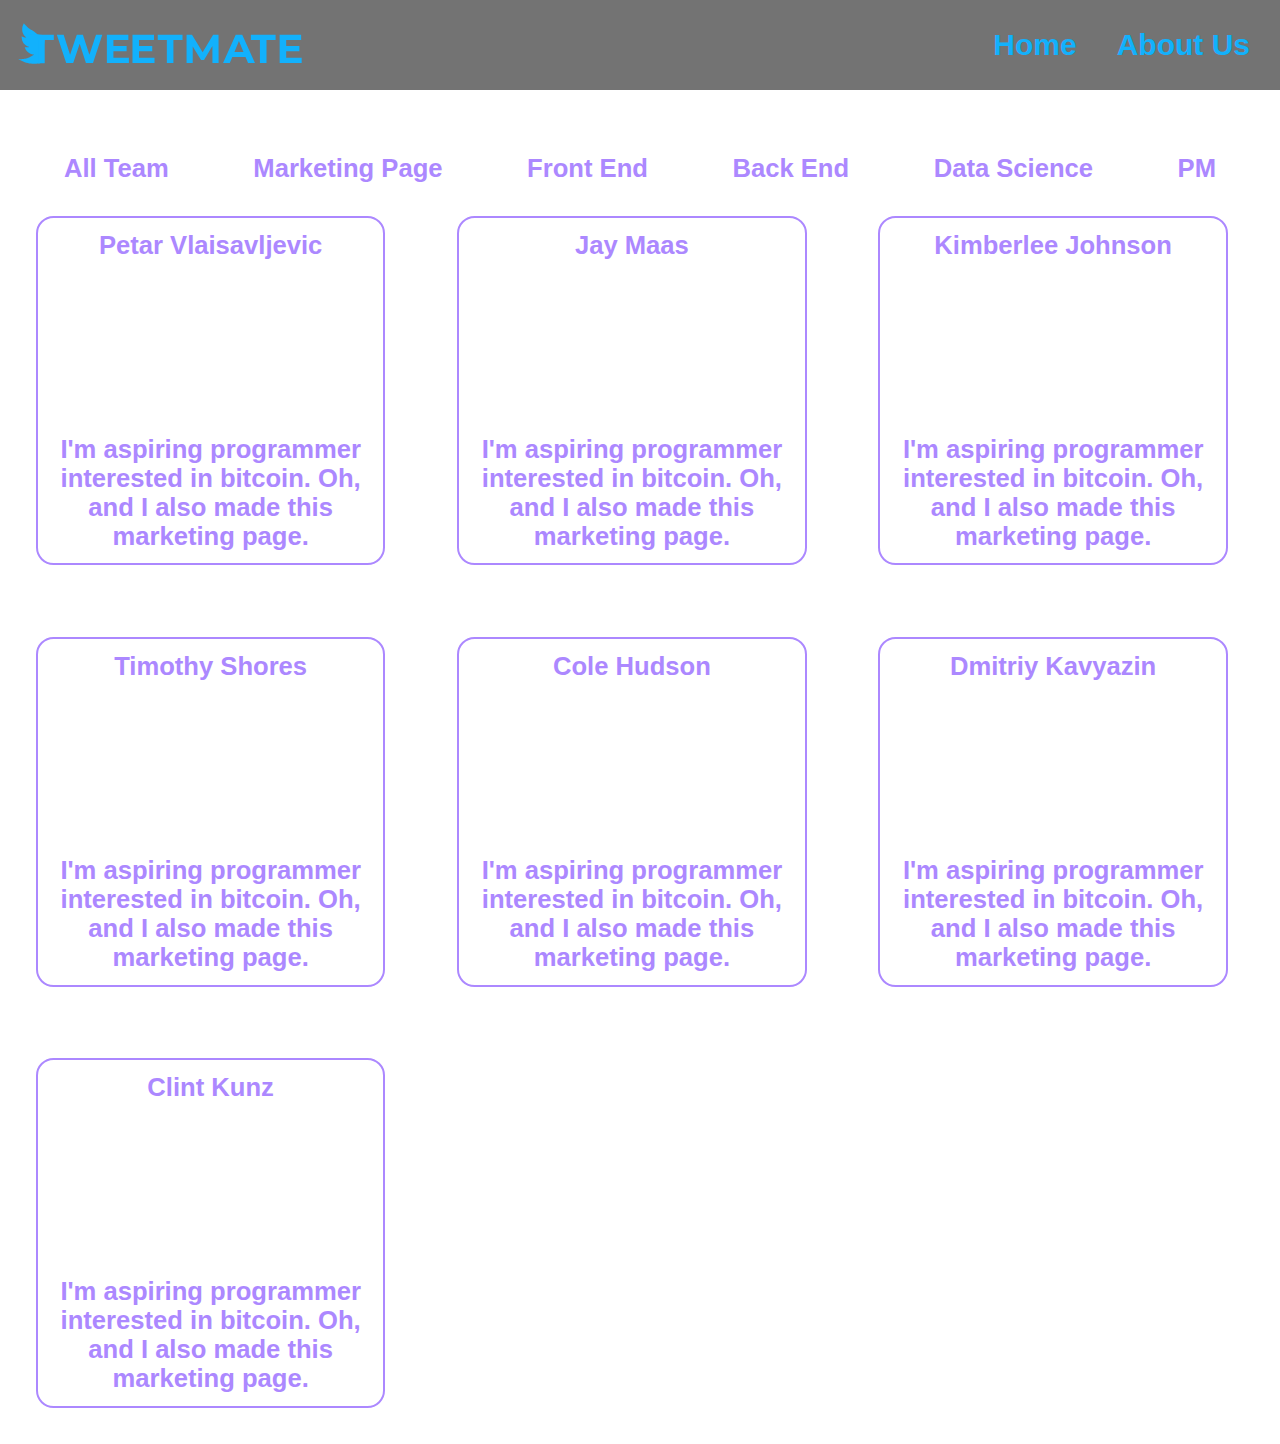
==== about.html @ 88421c20 "add about us page" ====
<!DOCTYPE html>
<html lang="en">
<head>
    <meta charset="UTF-8">
    <meta name="viewport" content="width=device-width, initial-scale=1.0">
    <meta http-equiv="X-UA-Compatible" content="ie=edge">
    <title>About Us</title>
    <link rel="stylesheet" href="css/index.css">
    <link rel="stylesheet" href="css/about.css">
    <script src="about.js" async></script>
</head>
<body>
    <div class="container">
        <nav>
            <img src="img/logo1.svg">
            <ul>
                <li><a href="index.html">Home</a></li>
                <li><a href="about.html">About Us</a></li>
            </ul>
        </nav>
        <div class="tabs">
            <div class="team">
              <div data-tab="all" class="tab active">All Team</div>
              <div data-tab="mktng" class="tab">Marketing Page</div>
              <div data-tab="FE" class="tab">Front End</div>
              <div data-tab="BE" class="tab">Back End</div>
              <div data-tab="data" class="tab">Data Science</div>
              <div data-tab="PM" class="tab">PM</div>
            </div>
        </div>

        <div class="cards">

        <div class="card" data-tab="mktng">
            <div class="name">Petar Vlaisavljevic</div>
            <div class="img-container">
                <a href='https://svgshare.com/s/65U' ><img src='https://svgshare.com/i/65U.svg' title='' style="width: 80%"/></a>
            </div>
            <span>I'm aspiring programmer interested in bitcoin. Oh, and I also made this marketing page.</span>
        </div>

        <div class="card" data-tab="FE">
            <div class="name">Jay Maas</div>
            <div class="img-container">
                <a href='https://svgshare.com/s/65U' ><img src='https://svgshare.com/i/65U.svg' title='' style="width: 80%"/></a>
            </div>
            <span>I'm aspiring programmer interested in bitcoin. Oh, and I also made this marketing page.</span>
        </div>

        <div class="card" data-tab="FE">
            <div class="name">Kimberlee Johnson</div>
            <div class="img-container">
                <a href='https://svgshare.com/s/65U' ><img src='https://svgshare.com/i/65U.svg' title='' style="width: 80%"/></a>
            </div>
            <span>I'm aspiring programmer interested in bitcoin. Oh, and I also made this marketing page.</span>
        </div>

        <div class="card" data-tab="BE">
            <div class="name">Timothy Shores</div>
            <div class="img-container">
                <a href='https://svgshare.com/s/65U' ><img src='https://svgshare.com/i/65U.svg' title='' style="width: 80%"/></a>
            </div>
            <span>I'm aspiring programmer interested in bitcoin. Oh, and I also made this marketing page.</span>
        </div>

        <div class="card" data-tab="data">
            <div class="name">Cole Hudson</div>
            <div class="img-container">
                <a href='https://svgshare.com/s/65U' ><img src='https://svgshare.com/i/65U.svg' title='' style="width: 80%"/></a>
            </div>
            <span>I'm aspiring programmer interested in bitcoin. Oh, and I also made this marketing page.</span>
        </div>

        <div class="card" data-tab="data">
            <div class="name">Dmitriy Kavyazin</div>
            <div class="img-container">
                <a href='https://svgshare.com/s/65U' ><img src='https://svgshare.com/i/65U.svg' title='' style="width: 80%"/></a>
            </div>
            <span>I'm aspiring programmer interested in bitcoin. Oh, and I also made this marketing page.</span>
        </div>

        <div class="card" data-tab="PM">
            <div class="name">Clint Kunz</div>
            <div class="img-container">
                <a href='https://svgshare.com/s/65U' ><img src='https://svgshare.com/i/65U.svg' title='' style="width: 80%"/></a>
            </div>
            <span>I'm aspiring programmer interested in bitcoin. Oh, and I also made this marketing page.</span>
        </div>

        </div>
    </div>
</body>
</html>
---- css/index.css ----
/* reset */

html, body, div, span, applet, object, iframe,  
h1, h2, h3, h4, h5, h6, p, blockquote, pre,  
a, abbr, acronym, address, big, cite, code,  
del, dfn, em, img, ins, kbd, q, s, samp,  
small, strike, strong, sub, sup, tt, var,  
b, u, i, center,  
dl, dt, dd, ol, ul, li,  
fieldset, form, label, legend,  
table, caption, tbody, tfoot, thead, tr, th, td,  
article, aside, canvas, details, embed,  
figure, figcaption, footer, header, hgroup,  
menu, nav, output, ruby, section, summary,  
time, mark, audio, video {  
margin: 0;  
padding: 0;  
border: 0;  
font-size: 100%;  
font: inherit;  
vertical-align: baseline;  
}

html {
    font-family: "Montserrat", sans-serif;
    font-size: 62.5%;
    overflow-x: hidden;
}

/* main */

.screen {
    width: fit-content;
    background-color: white;
}

/* first screen */

.first {
    background: url('../img/desktop-background.jpg');
    background-size: 100% 100%;
    width: 100%;
    height: fit-content;
    background-repeat: no-repeat;
}

nav {
    position: absolute;
    display: flex;
    justify-content: space-between;
    height: 10vh;
    width: 100%;
    background: rgb(255, 255, 255, 0.55);
}

nav img {
    width: 30em;
    padding-left: 1em;
}

nav ul {
    size: 100%;
    list-style: none;
    display: flex;
    justify-content: flex-end;
    align-items: center;
    width: 30em;
    padding-right: 3em;
}

nav ul li:first-of-type {
    padding-right: 4em;
}

nav ul li a {
    font-size: 3em;
    text-decoration: none;
    font-weight: 600;
    color: #352ECB;
}

 nav ul li a:hover {
    cursor: pointer;
    color: white;
}

.circle {
    position: absolute;
    display: flex;
    flex-direction: column;
    justify-content: space-around;
    font-size: 5vw;
    font-weight: 600;
    border-radius: 50%;
    width: 30vw;
    height: 30vw;
    top: 14vw;
    left: 37vw;
    color: #352ECB;
    background: rgb(255, 255, 255, 0.55);
}

.circle div {
    display: flex;
    flex-direction: column;
    align-items: center;
}

.circle:hover {
    cursor: pointer;
    background: rgb(0, 0, 0, 0.55);
    color: white;
}

.text {
    position: absolute;
    text-align: center;
    font-size: 4vw;
    font-weight: 600;
    width: 70vw;
    top: 48vw;
    left: 5vw;
    color: white;
}

/* second screen */

.two {
    display: flex;
    justify-content: space-between;
    flex-wrap: wrap;
    padding: 5vw;
    height: 35vw;
}

.circle2 {
    display: flex;
    flex-direction: column;
    justify-content: space-around;
    text-align: center;
    font-size: 4vw;
    font-weight: 600;
    border-radius: 50%;
    width: 20vw;
    height: 20vw;
    padding: 1vw;
    color: white;
    background: #AC88FF;
}

.white {
    justify-content: center;
    font-size: 2vw;
    background: white;
    color: #AC88FF;
    border: 2px solid #AC88FF;
}

.caption {
    display: flex;
    flex-direction: column;
    justify-content: space-around;
}

.row {
    display: flex;
    flex-direction: column;
    justify-content: space-between;
}

/* call to action */

.call-to-action {
    background-color: #12B1FC;
    height: 50vw;
}

.call {
    display: flex;
    flex-direction: column;
    justify-content: space-around;
    margin: 15vw auto;
    font-size: 3vw;
    font-weight: 600;
    width: 20vw;
    height: 20vw;
    color: #352ECB;
    border: 2px solid;
}

.call div {
    display: flex;
    flex-direction: column;
    align-items: center;
}

.call:hover {
    cursor: pointer;
    background: rgb(0, 0, 0, 0.55);
    color: white;
}

/* footer */

footer {
    width: 100vw;
    height: 5vh;
    background: gray;
}

/* mobile viev */

@media()
---- css/about.css ----
/* nav */

nav {
    position: relative;
    background: rgb(0, 0, 0, 0.55);
}

nav ul li a {
    color: #12B1FC;
}

/* tabs */

.tabs {
    display: flex;
    flex-direction: column;
    justify-content: space-around;
    height: 10vh;
    width: 100vw;

}

.team {
    display: flex;
    justify-content: space-between;
    padding: 4vw;
    font-size: 2vw;
    font-weight: 700;
    color: #AC88FF;
}

.tab {
    padding: 1vw;
}

.tab:hover {
    border: 1px solid #AC88FF;
    cursor: pointer;
}


/* cards */

.cards {
    display: flex;
    flex-direction: space-evenly;
    width: 100vw;
    flex-wrap: wrap;
}

.card {
    padding: 1vw;
    margin: 2.8vw;
    align-items: center;
    display: flex;
    flex-direction: column;
    justify-content: space-between;
    font-weight: 600;
    font-size: 2vw;
    width: 25vw;
    height: 25vw;
    color: #AC88FF;
    border: 2px solid #AC88FF;
    border-radius: 5%;
}

.img-container {
    margin-left: 2vw;
    width: 11vw;
    display: flex;
    justify-content: space-around;
}

.card span {
    text-align: center;
    width: 25vw;
}
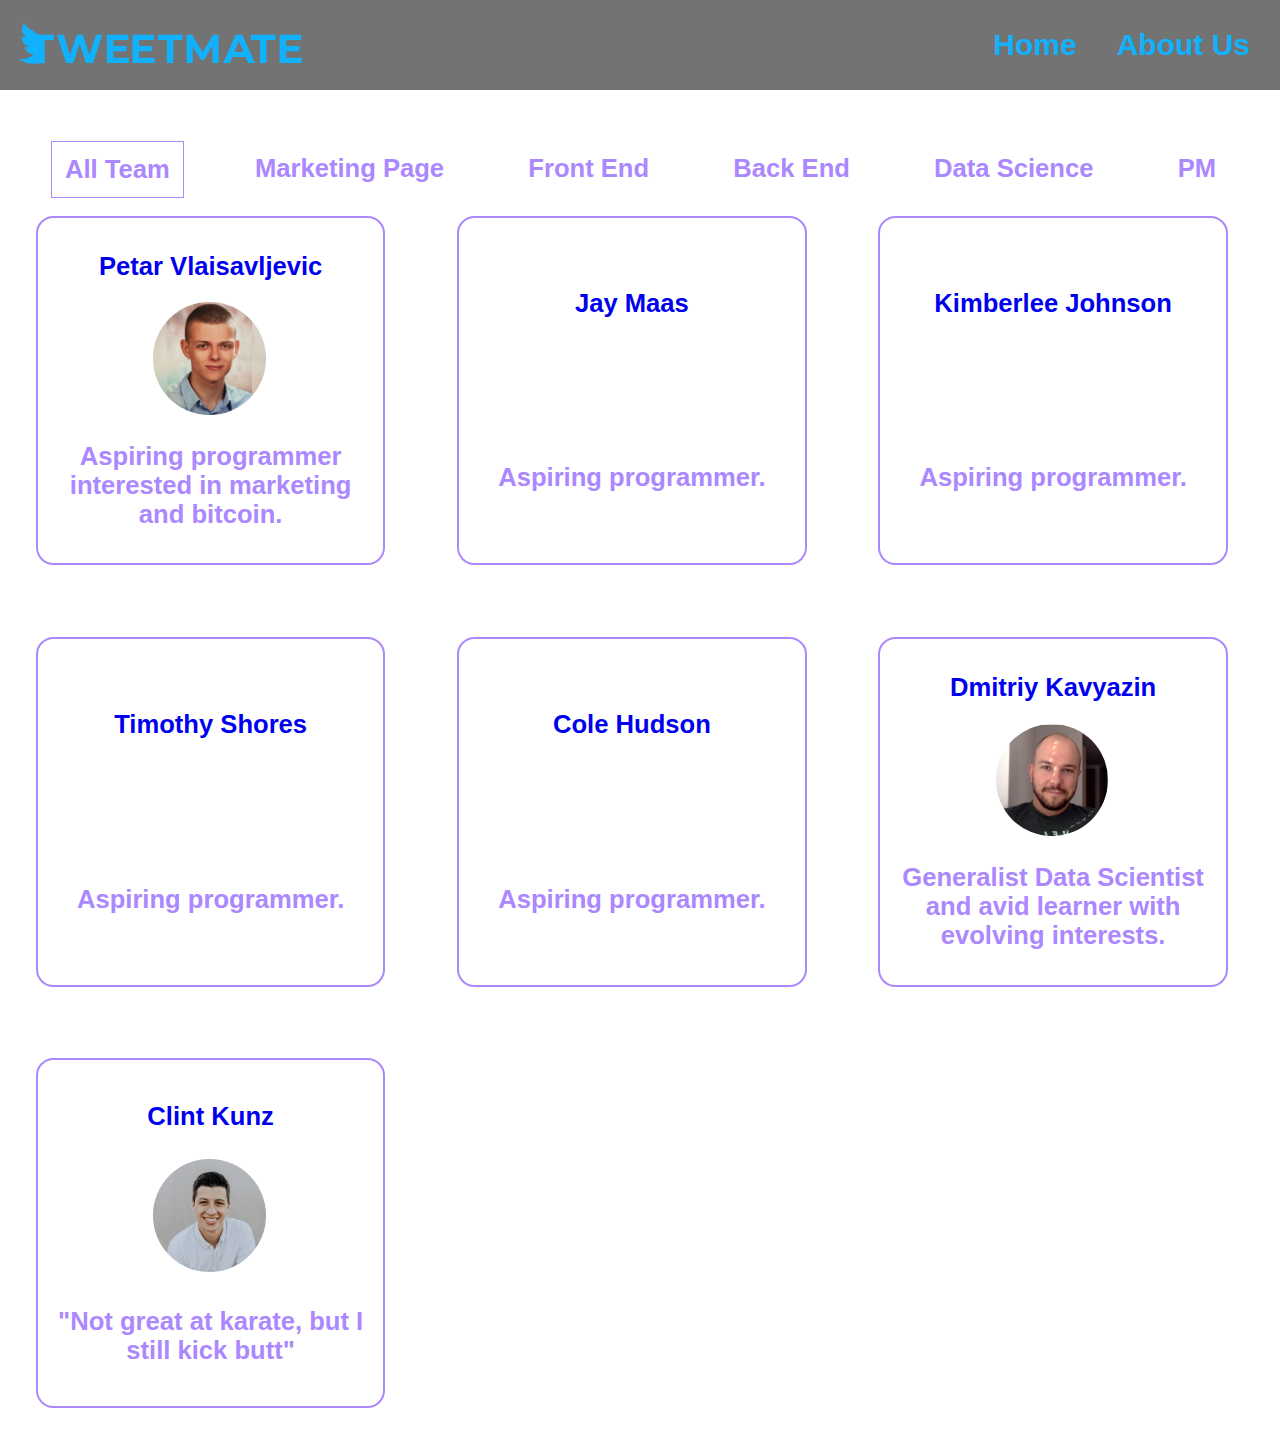
==== commit 36f9c477: "add link to login page and some team members in about us" ====
--- a/about.html
+++ b/about.html
@@ -31,61 +31,75 @@
 
         <div class="cards">
 
+        <a href="https://github.com/ropeks">
         <div class="card" data-tab="mktng">
             <div class="name">Petar Vlaisavljevic</div>
             <div class="img-container">
-                <a href='https://svgshare.com/s/65U' ><img src='https://svgshare.com/i/65U.svg' title='' style="width: 80%"/></a>
+                <a href='https://github.com/ropeks' ><img src='img/petar.jpg' title='' style="width: 80%; border-radius: 50%"/></a>
             </div>
-            <span>I'm aspiring programmer interested in bitcoin. Oh, and I also made this marketing page.</span>
+            <span>Aspiring programmer interested in marketing and bitcoin.</span>
         </div>
+        </a>
 
+        <a href="https://github.com/jay-maas">
         <div class="card" data-tab="FE">
             <div class="name">Jay Maas</div>
             <div class="img-container">
-                <a href='https://svgshare.com/s/65U' ><img src='https://svgshare.com/i/65U.svg' title='' style="width: 80%"/></a>
+                <a href='https://github.com/jay-maas' ><img src='https://svgshare.com/i/65U.svg' title='' style="width: 80%"/></a>
             </div>
-            <span>I'm aspiring programmer interested in bitcoin. Oh, and I also made this marketing page.</span>
+            <span>Aspiring programmer.</span>
         </div>
+        </a>
 
+        <a href="https://github.com/kimberleejohnson">
         <div class="card" data-tab="FE">
             <div class="name">Kimberlee Johnson</div>
             <div class="img-container">
-                <a href='https://svgshare.com/s/65U' ><img src='https://svgshare.com/i/65U.svg' title='' style="width: 80%"/></a>
+                <a href='https://github.com/kimberleejohnson' ><img src='https://svgshare.com/i/65U.svg' title='' style="width: 80%"/></a>
             </div>
-            <span>I'm aspiring programmer interested in bitcoin. Oh, and I also made this marketing page.</span>
+            <span>Aspiring programmer.</span>
         </div>
+        </a>
 
+        <a href="https://github.com/timothyshores">
         <div class="card" data-tab="BE">
             <div class="name">Timothy Shores</div>
             <div class="img-container">
-                <a href='https://svgshare.com/s/65U' ><img src='https://svgshare.com/i/65U.svg' title='' style="width: 80%"/></a>
+                <a href='https://github.com/timothyshores' ><img src='https://svgshare.com/i/65U.svg' title='' style="width: 80%"/></a>
             </div>
-            <span>I'm aspiring programmer interested in bitcoin. Oh, and I also made this marketing page.</span>
+            <span>Aspiring programmer.</span>
         </div>
+        </a>
 
+        <a href="https://github.com/colejhudson">
         <div class="card" data-tab="data">
             <div class="name">Cole Hudson</div>
             <div class="img-container">
-                <a href='https://svgshare.com/s/65U' ><img src='https://svgshare.com/i/65U.svg' title='' style="width: 80%"/></a>
+                <a href='https://github.com/colejhudson' ><img src='https://svgshare.com/i/65U.svg' title='' style="width: 80%"/></a>
             </div>
-            <span>I'm aspiring programmer interested in bitcoin. Oh, and I also made this marketing page.</span>
+            <span>Aspiring programmer.</span>
         </div>
+        </a>
 
+        <a href="https://github.com/DimaKav">
         <div class="card" data-tab="data">
             <div class="name">Dmitriy Kavyazin</div>
             <div class="img-container">
-                <a href='https://svgshare.com/s/65U' ><img src='https://svgshare.com/i/65U.svg' title='' style="width: 80%"/></a>
+                <a href='https://github.com/DimaKav' ><img src='img/dmitriy.png' title='' style="width: 80%; border-radius: 50%"/></a>
             </div>
-            <span>I'm aspiring programmer interested in bitcoin. Oh, and I also made this marketing page.</span>
+            <span>Generalist Data Scientist and avid learner with evolving interests.</span>
         </div>
+        </a>
 
+        <a href="https://github.com/clintKunz">
         <div class="card" data-tab="PM">
             <div class="name">Clint Kunz</div>
             <div class="img-container">
-                <a href='https://svgshare.com/s/65U' ><img src='https://svgshare.com/i/65U.svg' title='' style="width: 80%"/></a>
+                <a href='https://github.com/clintKunz' ><img src='img/clint.jpeg' title='' style="width: 80%; border-radius: 50%"/></a>
             </div>
-            <span>I'm aspiring programmer interested in bitcoin. Oh, and I also made this marketing page.</span>
+            <span>"Not great at karate, but I still kick butt"</span>
         </div>
+        </a>
 
         </div>
     </div>
--- a/css/index.css
+++ b/css/index.css
@@ -76,7 +76,7 @@
     font-size: 3em;
     text-decoration: none;
     font-weight: 600;
-    color: #352ECB;
+    color: #12B1FC;
 }
 
  nav ul li a:hover {
@@ -172,7 +172,7 @@
 
 .call-to-action {
     background-color: #12B1FC;
-    height: 50vw;
+    height: 40vw;
 }
 
 .call {
@@ -205,7 +205,7 @@
 footer {
     width: 100vw;
     height: 5vh;
-    background: gray;
+    background: #AC88FF;
 }
 
 /* mobile viev */
--- a/css/about.css
+++ b/css/about.css
@@ -10,6 +10,10 @@
 }
 
 /* tabs */
+
+a {
+    text-decoration: none;
+}
 
 .tabs {
     display: flex;
@@ -38,6 +42,9 @@
     cursor: pointer;
 }
 
+.active {
+    border: 1px solid #AC88FF;
+}
 
 /* cards */
 
@@ -54,7 +61,7 @@
     align-items: center;
     display: flex;
     flex-direction: column;
-    justify-content: space-between;
+    justify-content: space-evenly;
     font-weight: 600;
     font-size: 2vw;
     width: 25vw;
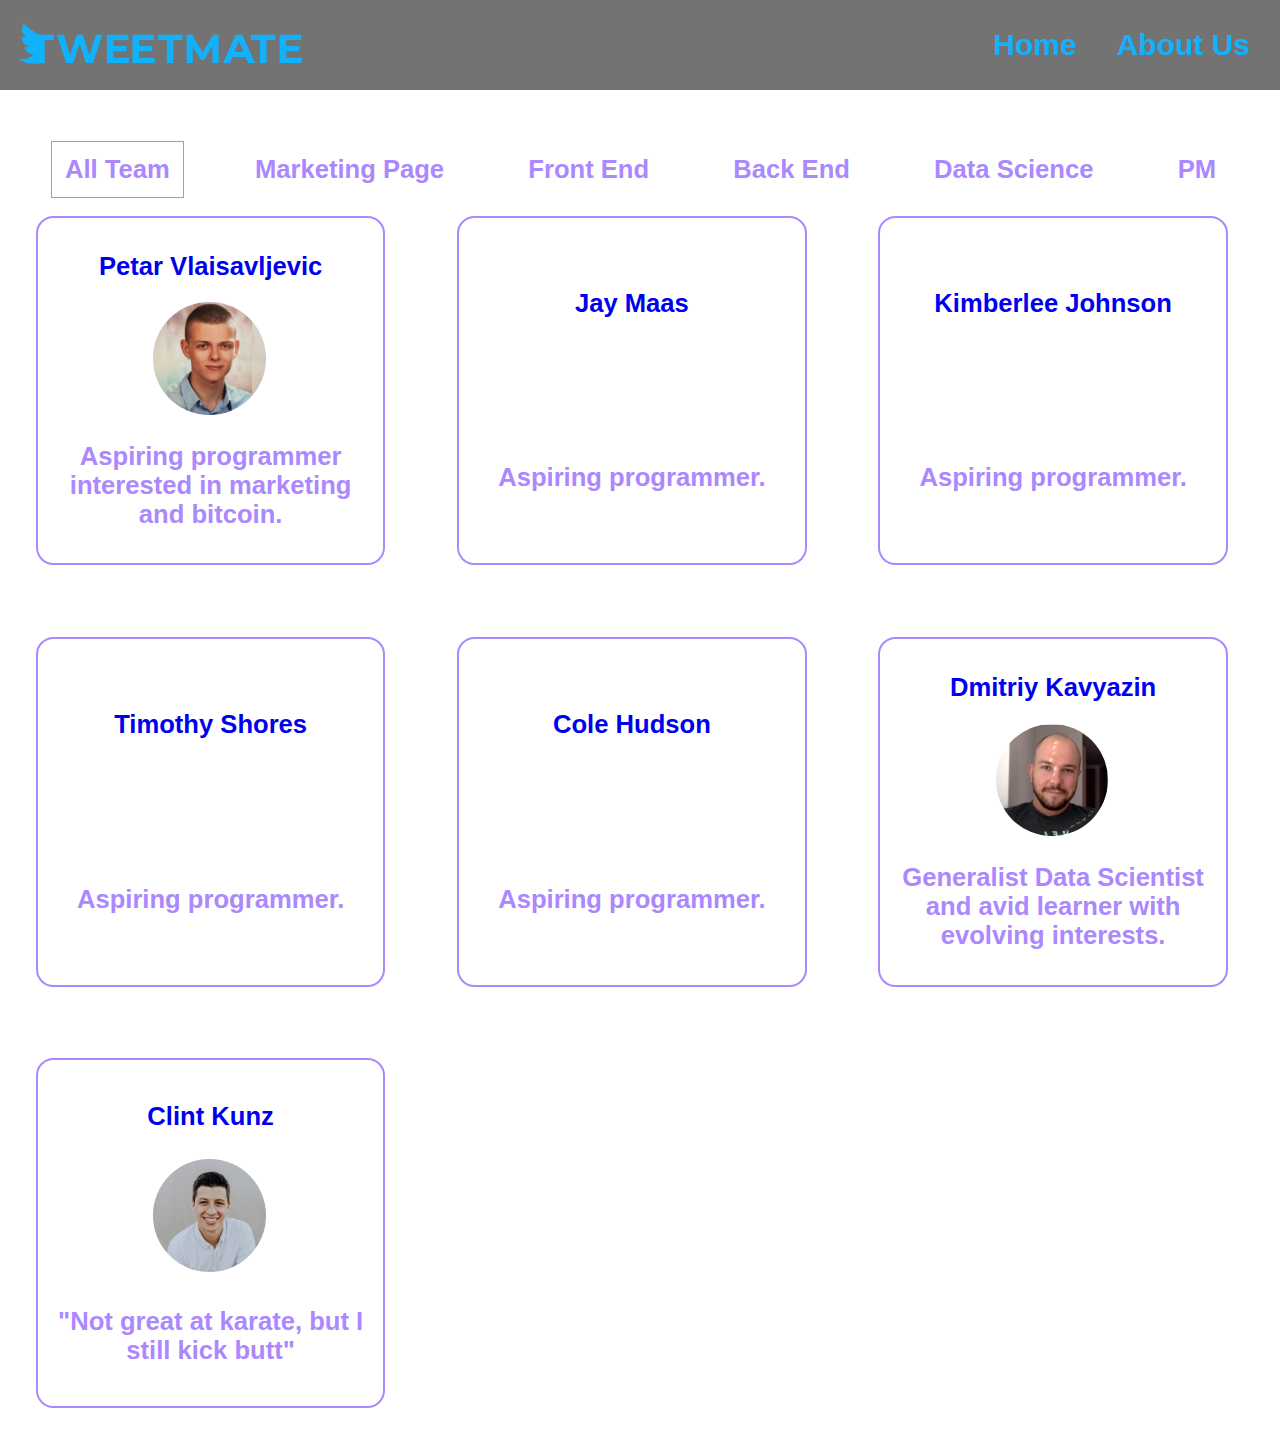
==== commit 512ad63b: "do folder organisation and autoformat" ====
--- a/about.html
+++ b/about.html
@@ -1,5 +1,6 @@
 <!DOCTYPE html>
 <html lang="en">
+
 <head>
     <meta charset="UTF-8">
     <meta name="viewport" content="width=device-width, initial-scale=1.0">
@@ -7,8 +8,9 @@
     <title>About Us</title>
     <link rel="stylesheet" href="css/index.css">
     <link rel="stylesheet" href="css/about.css">
-    <script src="about.js" async></script>
+    <script src="js/about.js" async></script>
 </head>
+
 <body>
     <div class="container">
         <nav>
@@ -20,88 +22,96 @@
         </nav>
         <div class="tabs">
             <div class="team">
-              <div data-tab="all" class="tab active">All Team</div>
-              <div data-tab="mktng" class="tab">Marketing Page</div>
-              <div data-tab="FE" class="tab">Front End</div>
-              <div data-tab="BE" class="tab">Back End</div>
-              <div data-tab="data" class="tab">Data Science</div>
-              <div data-tab="PM" class="tab">PM</div>
+                <div data-tab="all" class="tab active">All Team</div>
+                <div data-tab="mktng" class="tab">Marketing Page</div>
+                <div data-tab="FE" class="tab">Front End</div>
+                <div data-tab="BE" class="tab">Back End</div>
+                <div data-tab="data" class="tab">Data Science</div>
+                <div data-tab="PM" class="tab">PM</div>
             </div>
         </div>
 
         <div class="cards">
 
-        <a href="https://github.com/ropeks">
-        <div class="card" data-tab="mktng">
-            <div class="name">Petar Vlaisavljevic</div>
-            <div class="img-container">
-                <a href='https://github.com/ropeks' ><img src='img/petar.jpg' title='' style="width: 80%; border-radius: 50%"/></a>
-            </div>
-            <span>Aspiring programmer interested in marketing and bitcoin.</span>
-        </div>
-        </a>
+            <a href="https://github.com/ropeks">
+                <div class="card" data-tab="mktng">
+                    <div class="name">Petar Vlaisavljevic</div>
+                    <div class="img-container">
+                        <a href='https://github.com/ropeks'><img src='img/petar.jpg' title=''
+                                style="width: 80%; border-radius: 50%" /></a>
+                    </div>
+                    <span>Aspiring programmer interested in marketing and bitcoin.</span>
+                </div>
+            </a>
 
-        <a href="https://github.com/jay-maas">
-        <div class="card" data-tab="FE">
-            <div class="name">Jay Maas</div>
-            <div class="img-container">
-                <a href='https://github.com/jay-maas' ><img src='https://svgshare.com/i/65U.svg' title='' style="width: 80%"/></a>
-            </div>
-            <span>Aspiring programmer.</span>
-        </div>
-        </a>
+            <a href="https://github.com/jay-maas">
+                <div class="card" data-tab="FE">
+                    <div class="name">Jay Maas</div>
+                    <div class="img-container">
+                        <a href='https://github.com/jay-maas'><img src='https://svgshare.com/i/65U.svg' title=''
+                                style="width: 80%" /></a>
+                    </div>
+                    <span>Aspiring programmer.</span>
+                </div>
+            </a>
 
-        <a href="https://github.com/kimberleejohnson">
-        <div class="card" data-tab="FE">
-            <div class="name">Kimberlee Johnson</div>
-            <div class="img-container">
-                <a href='https://github.com/kimberleejohnson' ><img src='https://svgshare.com/i/65U.svg' title='' style="width: 80%"/></a>
-            </div>
-            <span>Aspiring programmer.</span>
-        </div>
-        </a>
+            <a href="https://github.com/kimberleejohnson">
+                <div class="card" data-tab="FE">
+                    <div class="name">Kimberlee Johnson</div>
+                    <div class="img-container">
+                        <a href='https://github.com/kimberleejohnson'><img src='https://svgshare.com/i/65U.svg' title=''
+                                style="width: 80%" /></a>
+                    </div>
+                    <span>Aspiring programmer.</span>
+                </div>
+            </a>
 
-        <a href="https://github.com/timothyshores">
-        <div class="card" data-tab="BE">
-            <div class="name">Timothy Shores</div>
-            <div class="img-container">
-                <a href='https://github.com/timothyshores' ><img src='https://svgshare.com/i/65U.svg' title='' style="width: 80%"/></a>
-            </div>
-            <span>Aspiring programmer.</span>
-        </div>
-        </a>
+            <a href="https://github.com/timothyshores">
+                <div class="card" data-tab="BE">
+                    <div class="name">Timothy Shores</div>
+                    <div class="img-container">
+                        <a href='https://github.com/timothyshores'><img src='https://svgshare.com/i/65U.svg' title=''
+                                style="width: 80%" /></a>
+                    </div>
+                    <span>Aspiring programmer.</span>
+                </div>
+            </a>
 
-        <a href="https://github.com/colejhudson">
-        <div class="card" data-tab="data">
-            <div class="name">Cole Hudson</div>
-            <div class="img-container">
-                <a href='https://github.com/colejhudson' ><img src='https://svgshare.com/i/65U.svg' title='' style="width: 80%"/></a>
-            </div>
-            <span>Aspiring programmer.</span>
-        </div>
-        </a>
+            <a href="https://github.com/colejhudson">
+                <div class="card" data-tab="data">
+                    <div class="name">Cole Hudson</div>
+                    <div class="img-container">
+                        <a href='https://github.com/colejhudson'><img src='https://svgshare.com/i/65U.svg' title=''
+                                style="width: 80%" /></a>
+                    </div>
+                    <span>Aspiring programmer.</span>
+                </div>
+            </a>
 
-        <a href="https://github.com/DimaKav">
-        <div class="card" data-tab="data">
-            <div class="name">Dmitriy Kavyazin</div>
-            <div class="img-container">
-                <a href='https://github.com/DimaKav' ><img src='img/dmitriy.png' title='' style="width: 80%; border-radius: 50%"/></a>
-            </div>
-            <span>Generalist Data Scientist and avid learner with evolving interests.</span>
-        </div>
-        </a>
+            <a href="https://github.com/DimaKav">
+                <div class="card" data-tab="data">
+                    <div class="name">Dmitriy Kavyazin</div>
+                    <div class="img-container">
+                        <a href='https://github.com/DimaKav'><img src='img/dmitriy.png' title=''
+                                style="width: 80%; border-radius: 50%" /></a>
+                    </div>
+                    <span>Generalist Data Scientist and avid learner with evolving interests.</span>
+                </div>
+            </a>
 
-        <a href="https://github.com/clintKunz">
-        <div class="card" data-tab="PM">
-            <div class="name">Clint Kunz</div>
-            <div class="img-container">
-                <a href='https://github.com/clintKunz' ><img src='img/clint.jpeg' title='' style="width: 80%; border-radius: 50%"/></a>
-            </div>
-            <span>"Not great at karate, but I still kick butt"</span>
-        </div>
-        </a>
+            <a href="https://github.com/clintKunz">
+                <div class="card" data-tab="PM">
+                    <div class="name">Clint Kunz</div>
+                    <div class="img-container">
+                        <a href='https://github.com/clintKunz'><img src='img/clint.jpeg' title=''
+                                style="width: 80%; border-radius: 50%" /></a>
+                    </div>
+                    <span>"Not great at karate, but I still kick butt"</span>
+                </div>
+            </a>
 
         </div>
     </div>
 </body>
+
 </html>--- a/css/index.css
+++ b/css/index.css
@@ -210,4 +210,83 @@
 
 /* mobile viev */
 
-@media()+@media(max-width: 500px) {
+    .container {
+        width: 500px;
+    }
+
+    .first {
+        background: url('../img/mobile-background.jpg');
+        height: 677px;
+    }
+
+    nav img {
+        width: 50%;
+    }
+
+    nav ul {
+        width: 40%;
+        padding-right: 2vw;
+    }
+
+    nav ul li {
+        font-size: 80%;
+    }
+
+    nav ul li:first-of-type {
+        padding-right: 2vw;
+        padding-left: 1vw;
+    }
+
+    .circle {
+        font-size: 400%;
+        width: 35vh;
+        height: 35vh;
+        top: 28vh;
+        left: 26vh;
+    }
+
+    .text {
+        font-size: 300%;
+        top: 70vh;
+        left: 10vw;
+    }
+
+    .two {
+        justify-content: space-around;
+        height: 1400px;
+    }
+
+    .row {
+        flex-direction: column;
+    }
+
+    .circle2 {
+        margin: 20px;
+        font-size: 450%;
+        width: 35vh;
+        height: 35vh;
+    }
+
+    .white {
+        font-size: 200%;
+    }
+
+    .special {
+        margin-top: 0;
+    }
+
+    .call-to-action {
+        height: 90vh;
+    }
+
+    .call {
+        width: 35vh ;
+        height: 35vh ;
+        font-size: 350%;
+    }
+
+    footer {
+        height: 10vh;
+    }
+}--- a/css/about.css
+++ b/css/about.css
@@ -34,6 +34,9 @@
 }
 
 .tab {
+    display: flex;
+    flex-direction: column;
+    justify-content: space-around;
     padding: 1vw;
 }
 
@@ -82,3 +85,41 @@
     text-align: center;
     width: 25vw;
 }
+
+/* mobile view */
+
+@media(max-width: 500px) {
+    nav {
+        position: absolute;
+    }
+
+    .tabs {
+        position: absolute;
+        margin-top: 10vh;
+    }
+
+    .tab {
+        text-align: center;
+        font-size: 170%;
+    }
+
+    .cards {
+        position: absolute;
+        margin-top: 18vh;
+    }
+
+    .card {
+        margin: 3vh 2vh 1vh 2vh;
+        font-size: 350%;
+        width: 90vw;
+        height: 90vw;
+    }
+
+    .card .img-container {
+        width: 40%;
+    }
+
+    .card span {
+        width: 80vw;
+    }
+}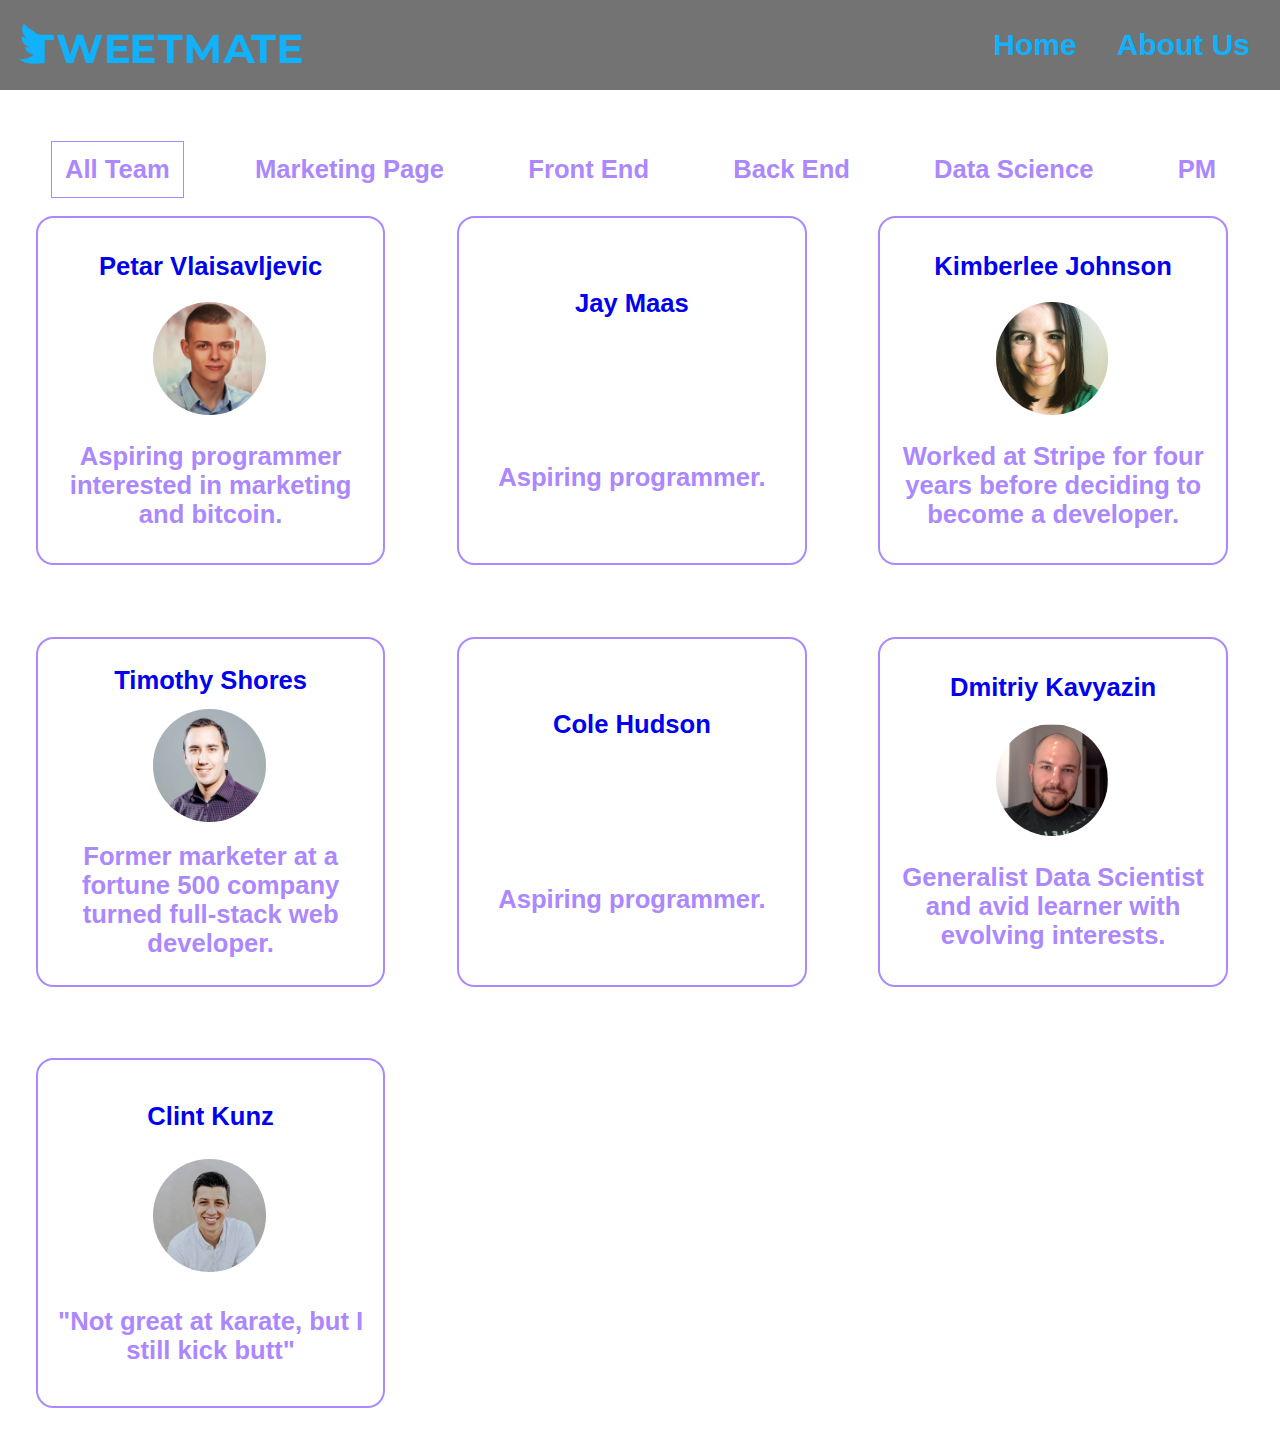
==== commit 831badd1: "add two more team members" ====
--- a/about.html
+++ b/about.html
@@ -49,7 +49,7 @@
                     <div class="name">Jay Maas</div>
                     <div class="img-container">
                         <a href='https://github.com/jay-maas'><img src='https://svgshare.com/i/65U.svg' title=''
-                                style="width: 80%" /></a>
+                            style="width: 80%; border-radius: 50%" /></a>
                     </div>
                     <span>Aspiring programmer.</span>
                 </div>
@@ -59,10 +59,10 @@
                 <div class="card" data-tab="FE">
                     <div class="name">Kimberlee Johnson</div>
                     <div class="img-container">
-                        <a href='https://github.com/kimberleejohnson'><img src='https://svgshare.com/i/65U.svg' title=''
-                                style="width: 80%" /></a>
+                        <a href='https://github.com/kimberleejohnson'><img src='img/kimberlee.jpg' title=''
+                            style="width: 80%; border-radius: 50%" /></a>
                     </div>
-                    <span>Aspiring programmer.</span>
+                    <span>Worked at Stripe for four years before deciding to become a developer.</span>
                 </div>
             </a>
 
@@ -70,10 +70,10 @@
                 <div class="card" data-tab="BE">
                     <div class="name">Timothy Shores</div>
                     <div class="img-container">
-                        <a href='https://github.com/timothyshores'><img src='https://svgshare.com/i/65U.svg' title=''
-                                style="width: 80%" /></a>
+                        <a href='https://github.com/timothyshores'><img src='img/tim.jpg' title=''
+                            style="width: 80%; border-radius: 50%" /></a>
                     </div>
-                    <span>Aspiring programmer.</span>
+                    <span>Former marketer at a fortune 500 company turned full-stack web developer.</span>
                 </div>
             </a>
 
@@ -82,7 +82,7 @@
                     <div class="name">Cole Hudson</div>
                     <div class="img-container">
                         <a href='https://github.com/colejhudson'><img src='https://svgshare.com/i/65U.svg' title=''
-                                style="width: 80%" /></a>
+                            style="width: 80%; border-radius: 50%" /></a>
                     </div>
                     <span>Aspiring programmer.</span>
                 </div>
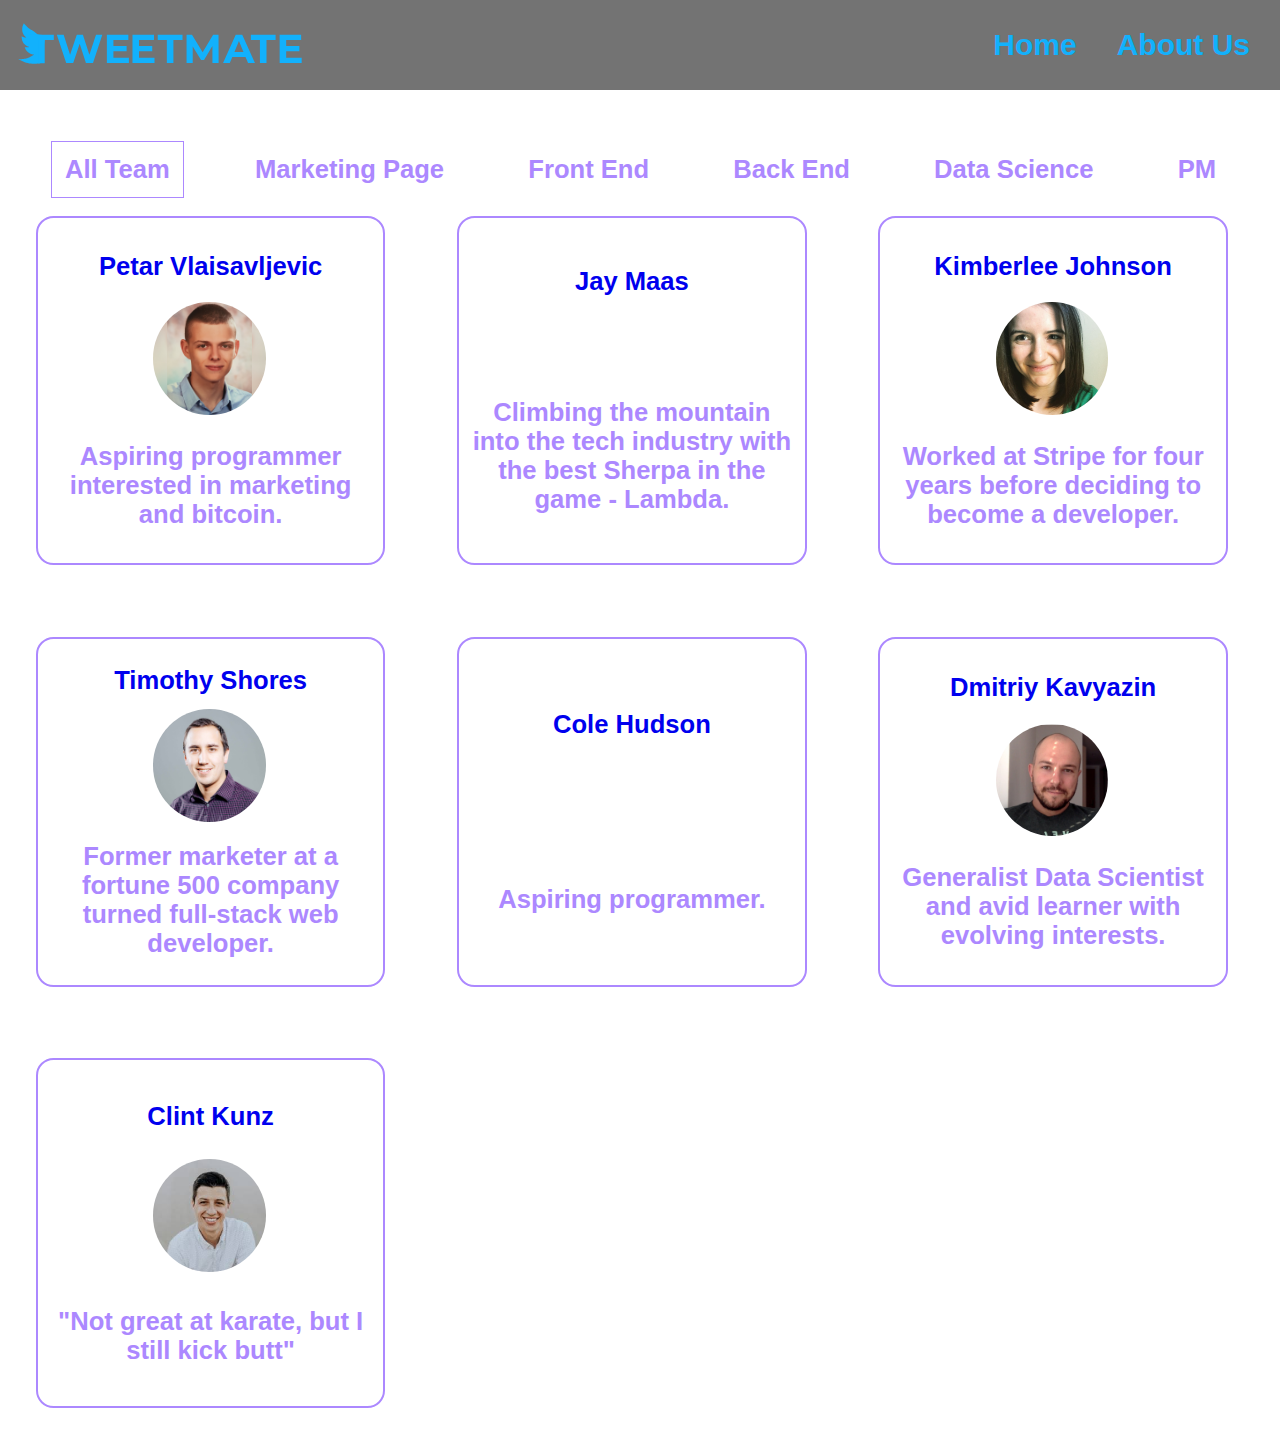
==== commit 7477604a: "add one more member and some minor design fixes" ====
--- a/about.html
+++ b/about.html
@@ -51,7 +51,7 @@
                         <a href='https://github.com/jay-maas'><img src='https://svgshare.com/i/65U.svg' title=''
                             style="width: 80%; border-radius: 50%" /></a>
                     </div>
-                    <span>Aspiring programmer.</span>
+                    <span>Climbing the mountain into the tech industry with the best Sherpa in the game - Lambda.</span>
                 </div>
             </a>
 
--- a/css/index.css
+++ b/css/index.css
@@ -230,31 +230,31 @@
     }
 
     nav ul li {
-        font-size: 80%;
+        font-size: 70%;
     }
 
     nav ul li:first-of-type {
-        padding-right: 2vw;
+        padding-right: 3vw;
         padding-left: 1vw;
     }
 
     .circle {
-        font-size: 400%;
-        width: 35vh;
-        height: 35vh;
-        top: 28vh;
-        left: 26vh;
+        font-size: 350%;
+        width: 37vh;
+        height: 37vh;
+        top: 33vh;
+        left: 33vh;
     }
 
     .text {
         font-size: 300%;
-        top: 70vh;
+        top: 83vh;
         left: 10vw;
     }
 
     .two {
         justify-content: space-around;
-        height: 1400px;
+        height: 1250px;
     }
 
     .row {
--- a/css/about.css
+++ b/css/about.css
@@ -105,14 +105,14 @@
 
     .cards {
         position: absolute;
-        margin-top: 18vh;
+        margin-top: 19vh;
+        margin-left: 6vw;
     }
 
     .card {
-        margin: 3vh 2vh 1vh 2vh;
         font-size: 350%;
-        width: 90vw;
-        height: 90vw;
+        width: 80vw;
+        height: 80vw;
     }
 
     .card .img-container {
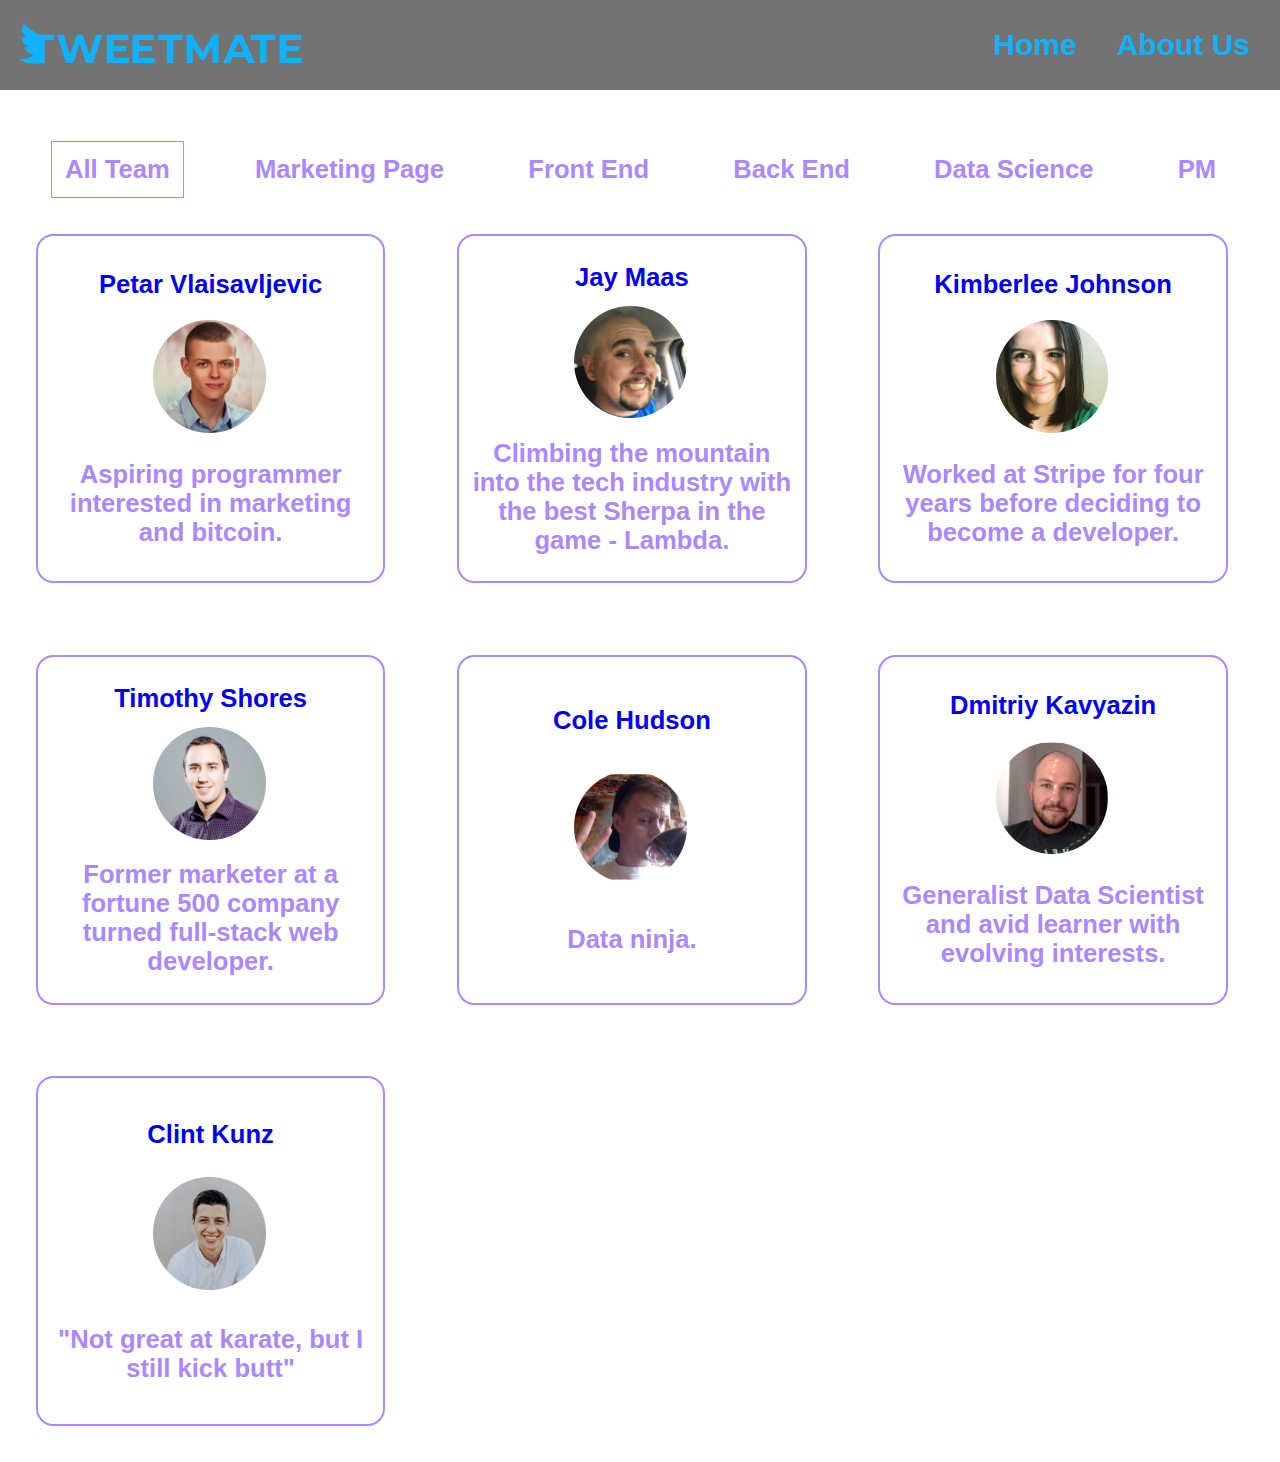
==== commit a222e4f9: "finish the about us page and some more design fixes" ====
--- a/about.html
+++ b/about.html
@@ -48,7 +48,7 @@
                 <div class="card" data-tab="FE">
                     <div class="name">Jay Maas</div>
                     <div class="img-container">
-                        <a href='https://github.com/jay-maas'><img src='https://svgshare.com/i/65U.svg' title=''
+                        <a href='https://github.com/jay-maas'><img src='img/jay.svg' title=''
                             style="width: 80%; border-radius: 50%" /></a>
                     </div>
                     <span>Climbing the mountain into the tech industry with the best Sherpa in the game - Lambda.</span>
@@ -81,10 +81,10 @@
                 <div class="card" data-tab="data">
                     <div class="name">Cole Hudson</div>
                     <div class="img-container">
-                        <a href='https://github.com/colejhudson'><img src='https://svgshare.com/i/65U.svg' title=''
+                        <a href='https://github.com/colejhudson'><img src='img/cole.svg' title=''
                             style="width: 80%; border-radius: 50%" /></a>
                     </div>
-                    <span>Aspiring programmer.</span>
+                    <span>Data ninja.</span>
                 </div>
             </a>
 
--- a/css/index.css
+++ b/css/index.css
@@ -45,6 +45,7 @@
 }
 
 nav {
+    text-align: center;
     position: absolute;
     display: flex;
     justify-content: space-between;
@@ -130,7 +131,7 @@
     justify-content: space-between;
     flex-wrap: wrap;
     padding: 5vw;
-    height: 35vw;
+    height: 50vw;
 }
 
 .circle2 {
@@ -171,15 +172,19 @@
 /* call to action */
 
 .call-to-action {
+    display: flex;
+    flex-direction: column;
+    justify-content: space-around;
+    padding-left: 40%;
     background-color: #12B1FC;
     height: 40vw;
 }
 
 .call {
-    display: flex;
-    flex-direction: column;
-    justify-content: space-around;
-    margin: 15vw auto;
+    position: absolute;
+    display: flex;
+    flex-direction: column;
+    justify-content: space-around;
     font-size: 3vw;
     font-weight: 600;
     width: 20vw;
@@ -230,7 +235,7 @@
     }
 
     nav ul li {
-        font-size: 70%;
+        font-size: 80%;
     }
 
     nav ul li:first-of-type {
@@ -254,7 +259,7 @@
 
     .two {
         justify-content: space-around;
-        height: 1250px;
+        height: 1330px;
     }
 
     .row {
@@ -278,6 +283,7 @@
 
     .call-to-action {
         height: 90vh;
+        padding-left: 30%;
     }
 
     .call {
--- a/css/about.css
+++ b/css/about.css
@@ -19,7 +19,7 @@
     display: flex;
     flex-direction: column;
     justify-content: space-around;
-    height: 10vh;
+    height: 12vh;
     width: 100vw;
 
 }
@@ -110,7 +110,7 @@
     }
 
     .card {
-        font-size: 350%;
+        font-size: 300%;
         width: 80vw;
         height: 80vw;
     }
